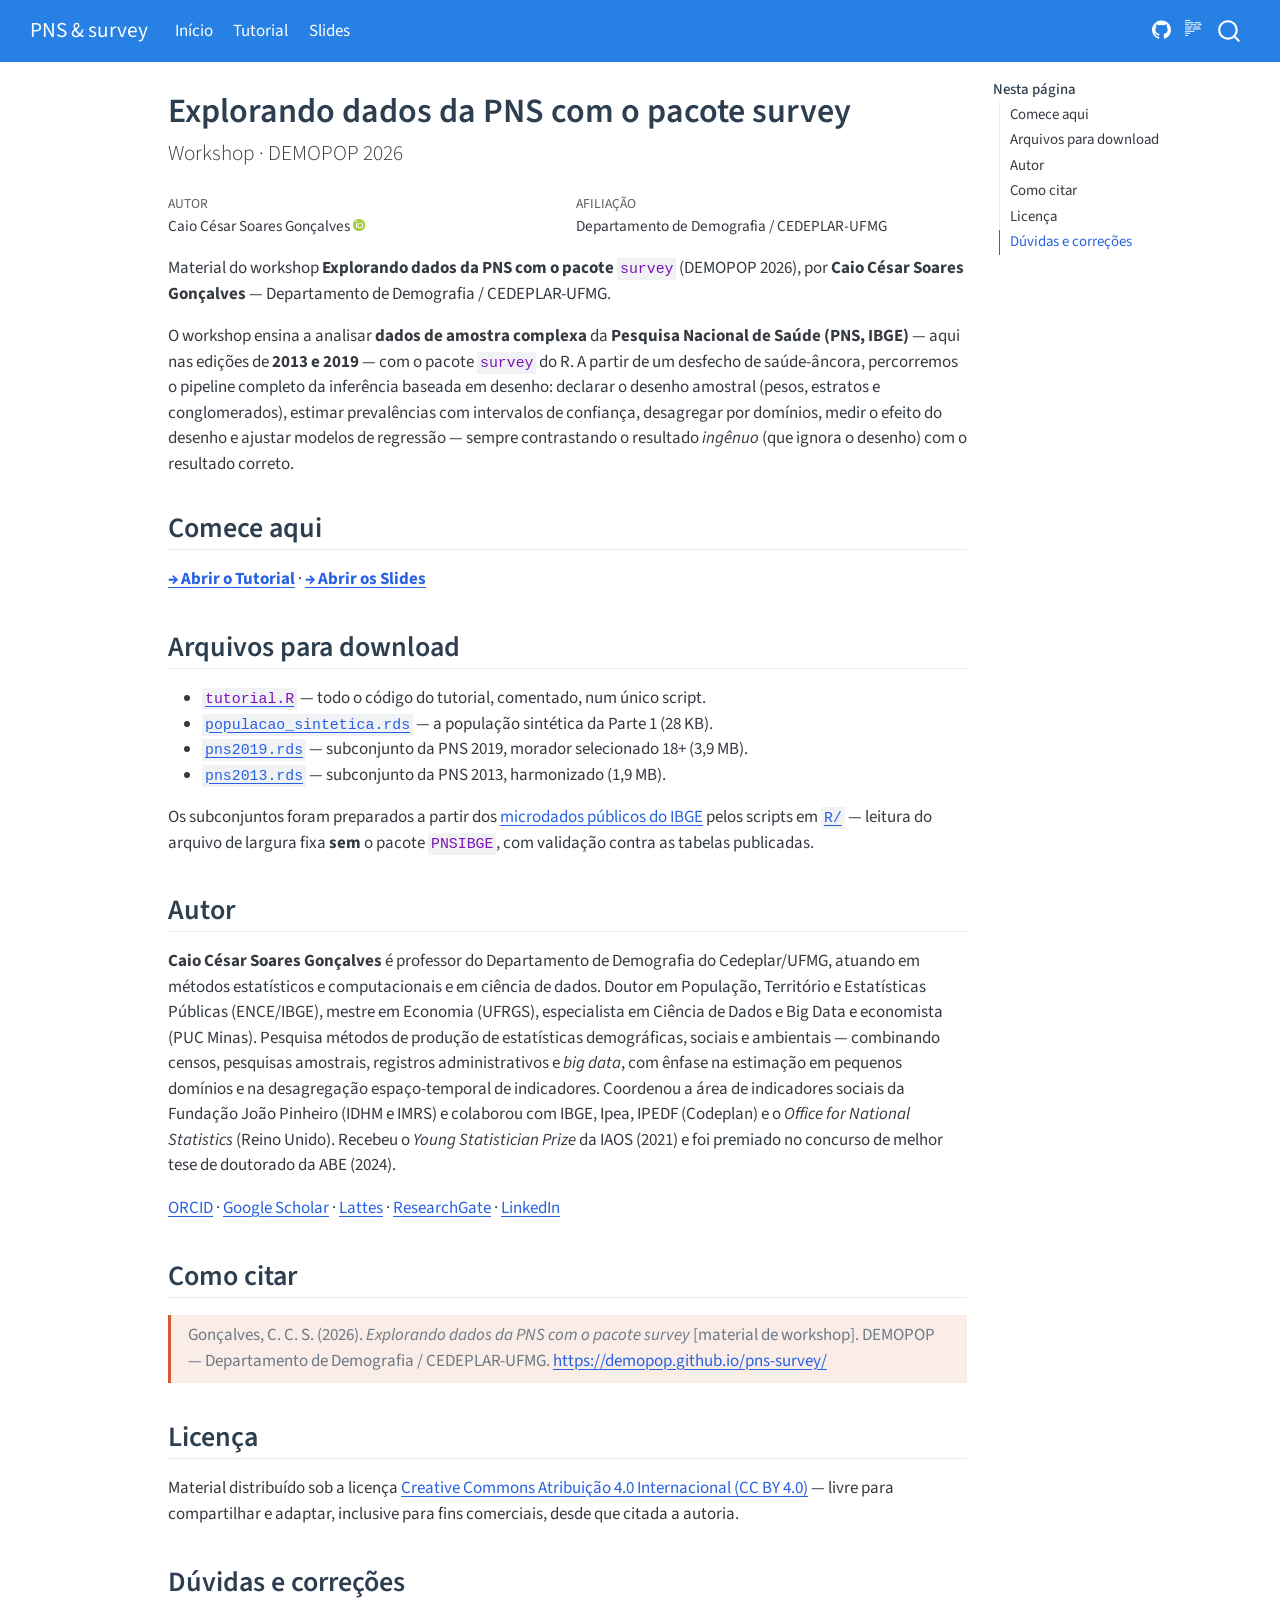
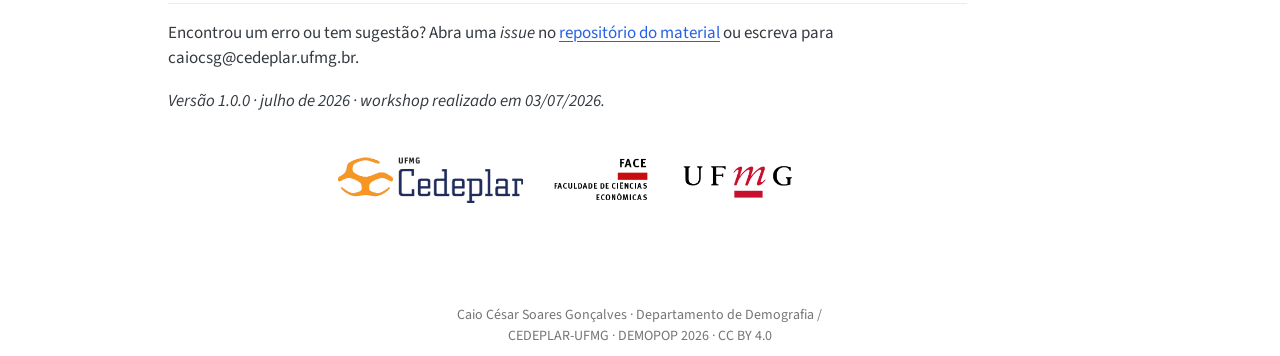
==== index.html @ 8c78d412 "Publicação do site (v1.0.0, robots corrigido)" ====
<!DOCTYPE html>
<html xmlns="http://www.w3.org/1999/xhtml" lang="pt" xml:lang="pt"><head>

<meta charset="utf-8">
<meta name="generator" content="quarto-1.9.36">

<meta name="viewport" content="width=device-width, initial-scale=1.0, user-scalable=yes">

<meta name="author" content="Caio César Soares Gonçalves">

<title>Explorando dados da PNS com o pacote survey – PNS &amp; survey</title>
<style>
/* Default styles provided by pandoc.
** See https://pandoc.org/MANUAL.html#variables-for-html for config info.
*/
code{white-space: pre-wrap;}
span.smallcaps{font-variant: small-caps;}
div.columns{display: flex; gap: min(4vw, 1.5em);}
div.column{flex: auto; overflow-x: auto;}
div.hanging-indent{margin-left: 1.5em; text-indent: -1.5em;}
ul.task-list{list-style: none;}
ul.task-list li input[type="checkbox"] {
  width: 0.8em;
  margin: 0 0.8em 0.2em -1em; /* quarto-specific, see https://github.com/quarto-dev/quarto-cli/issues/4556 */ 
  vertical-align: middle;
}
</style>


<script src="site_libs/quarto-nav/quarto-nav.js"></script>
<script src="site_libs/quarto-nav/headroom.min.js"></script>
<script src="site_libs/clipboard/clipboard.min.js"></script>
<script src="site_libs/quarto-search/autocomplete.umd.js"></script>
<script src="site_libs/quarto-search/fuse.min.js"></script>
<script src="site_libs/quarto-search/quarto-search.js"></script>
<meta name="quarto:offset" content="./">
<script src="site_libs/quarto-html/quarto.js" type="module"></script>
<script src="site_libs/quarto-html/tabsets/tabsets.js" type="module"></script>
<script src="site_libs/quarto-html/popper.min.js"></script>
<script src="site_libs/quarto-html/tippy.umd.min.js"></script>
<script src="site_libs/quarto-html/anchor.min.js"></script>
<link href="site_libs/quarto-html/tippy.css" rel="stylesheet">
<link href="site_libs/quarto-html/quarto-syntax-highlighting-845c23b38eaddc0f92fda52bfe77a8c8.css" rel="stylesheet" id="quarto-text-highlighting-styles">
<script src="site_libs/bootstrap/bootstrap.min.js"></script>
<link href="site_libs/bootstrap/bootstrap-icons.css" rel="stylesheet">
<link href="site_libs/bootstrap/bootstrap-31bdb3c579a5551c2c85c977cd207331.min.css" rel="stylesheet" append-hash="true" id="quarto-bootstrap" data-mode="light">
<script id="quarto-search-options" type="application/json">{
  "location": "navbar",
  "copy-button": false,
  "collapse-after": 3,
  "panel-placement": "end",
  "type": "overlay",
  "limit": 50,
  "keyboard-shortcut": [
    "f",
    "/",
    "s"
  ],
  "show-item-context": false,
  "language": {
    "search-no-results-text": "Nenhum resultado",
    "search-matching-documents-text": "documentos correspondentes",
    "search-copy-link-title": "Copiar link para a busca",
    "search-hide-matches-text": "Esconder correspondências adicionais",
    "search-more-match-text": "mais correspondência neste documento",
    "search-more-matches-text": "mais correspondências neste documento",
    "search-clear-button-title": "Limpar",
    "search-text-placeholder": "",
    "search-detached-cancel-button-title": "Cancelar",
    "search-submit-button-title": "Enviar",
    "search-label": "Procurar"
  }
}</script>


<link rel="stylesheet" href="custom.css">
<meta property="og:title" content="Explorando dados da PNS com o pacote survey – PNS &amp; survey">
<meta property="og:description" content="Workshop · DEMOPOP 2026">
<meta property="og:image" content="https://demopop.github.io/pns-survey/[data-uri]">
<meta property="og:site_name" content="PNS &amp; survey">
<meta name="twitter:title" content="Explorando dados da PNS com o pacote survey – PNS &amp; survey">
<meta name="twitter:description" content="Workshop · DEMOPOP 2026">
<meta name="twitter:image" content="https://demopop.github.io/pns-survey/[data-uri]">
<meta name="twitter:card" content="summary_large_image">
</head>

<body class="nav-fixed quarto-light">

<div id="quarto-search-results"></div>
  <header id="quarto-header" class="headroom fixed-top">
    <nav class="navbar navbar-expand-lg " data-bs-theme="dark">
      <div class="navbar-container container-fluid">
      <div class="navbar-brand-container mx-auto">
    <a class="navbar-brand" href="./index.html">
    <span class="navbar-title">PNS &amp; survey</span>
    </a>
  </div>
            <div id="quarto-search" class="" title="Procurar"></div>
          <button class="navbar-toggler" type="button" data-bs-toggle="collapse" data-bs-target="#navbarCollapse" aria-controls="navbarCollapse" role="menu" aria-expanded="false" aria-label="Alternar de navegação" onclick="if (window.quartoToggleHeadroom) { window.quartoToggleHeadroom(); }">
  <span class="navbar-toggler-icon"></span>
</button>
          <div class="collapse navbar-collapse" id="navbarCollapse">
            <ul class="navbar-nav navbar-nav-scroll me-auto">
  <li class="nav-item">
    <a class="nav-link active" href="./index.html" aria-current="page"> 
<span class="menu-text">Início</span></a>
  </li>  
  <li class="nav-item">
    <a class="nav-link" href="./tutorial.html"> 
<span class="menu-text">Tutorial</span></a>
  </li>  
  <li class="nav-item">
    <a class="nav-link" href="./slides.html"> 
<span class="menu-text">Slides</span></a>
  </li>  
</ul>
            <ul class="navbar-nav navbar-nav-scroll ms-auto">
  <li class="nav-item compact">
    <a class="nav-link" href="https://github.com/DemoPOP/pns-survey"> <i class="bi bi-github" role="img" aria-label="GitHub">
</i> 
<span class="menu-text"></span></a>
  </li>  
</ul>
          </div> <!-- /navcollapse -->
            <div class="quarto-navbar-tools">
  <a href="" class="quarto-reader-toggle quarto-navigation-tool px-1" onclick="window.quartoToggleReader(); return false;" title="Alternar modo de leitor">
  <div class="quarto-reader-toggle-btn">
  <i class="bi"></i>
  </div>
</a>
</div>
      </div> <!-- /container-fluid -->
    </nav>
</header>
<!-- content -->
<div id="quarto-content" class="quarto-container page-columns page-rows-contents page-layout-article page-navbar">
<!-- sidebar -->
<!-- margin-sidebar -->
    <div id="quarto-margin-sidebar" class="sidebar margin-sidebar">
        <nav id="TOC" role="doc-toc" class="toc-active">
    <h2 id="toc-title">Nesta página</h2>
   
  <ul>
  <li><a href="#comece-aqui" id="toc-comece-aqui" class="nav-link active" data-scroll-target="#comece-aqui">Comece aqui</a></li>
  <li><a href="#arquivos-para-download" id="toc-arquivos-para-download" class="nav-link" data-scroll-target="#arquivos-para-download">Arquivos para download</a></li>
  <li><a href="#autor" id="toc-autor" class="nav-link" data-scroll-target="#autor">Autor</a></li>
  <li><a href="#como-citar" id="toc-como-citar" class="nav-link" data-scroll-target="#como-citar">Como citar</a></li>
  <li><a href="#licença" id="toc-licença" class="nav-link" data-scroll-target="#licença">Licença</a></li>
  <li><a href="#dúvidas-e-correções" id="toc-dúvidas-e-correções" class="nav-link" data-scroll-target="#dúvidas-e-correções">Dúvidas e correções</a></li>
  </ul>
</nav>
    </div>
<!-- main -->
<main class="content" id="quarto-document-content">

<header id="title-block-header" class="quarto-title-block default">
<div class="quarto-title">
<h1 class="title">Explorando dados da PNS com o pacote survey</h1>
<p class="subtitle lead">Workshop · DEMOPOP 2026</p>
</div>


<div class="quarto-title-meta-author">
  <div class="quarto-title-meta-heading">Autor</div>
  <div class="quarto-title-meta-heading">Afiliação</div>
  
    <div class="quarto-title-meta-contents">
    <p class="author">Caio César Soares Gonçalves <a href="https://orcid.org/0000-0002-3366-7560" class="quarto-title-author-orcid"> <img src="[data-uri]"></a></p>
  </div>
  <div class="quarto-title-meta-contents">
        <p class="affiliation">
            Departamento de Demografia / CEDEPLAR-UFMG
          </p>
      </div>
  </div>

<div class="quarto-title-meta">

      
  
    
  </div>
  


</header>


<p>Material do workshop <strong>Explorando dados da PNS com o pacote <code>survey</code></strong> (DEMOPOP 2026), por <strong>Caio César Soares Gonçalves</strong> — Departamento de Demografia / CEDEPLAR-UFMG.</p>
<p>O workshop ensina a analisar <strong>dados de amostra complexa</strong> da <strong>Pesquisa Nacional de Saúde (PNS, IBGE)</strong> — aqui nas edições de <strong>2013 e 2019</strong> — com o pacote <strong><code>survey</code></strong> do R. A partir de um desfecho de saúde-âncora, percorremos o pipeline completo da inferência baseada em desenho: declarar o desenho amostral (pesos, estratos e conglomerados), estimar prevalências com intervalos de confiança, desagregar por domínios, medir o efeito do desenho e ajustar modelos de regressão — sempre contrastando o resultado <em>ingênuo</em> (que ignora o desenho) com o resultado correto.</p>
<section id="comece-aqui" class="level2">
<h2 class="anchored" data-anchor-id="comece-aqui">Comece aqui</h2>
<p><a href="./tutorial.html"><strong>→ Abrir o Tutorial</strong></a> · <a href="./slides.html"><strong>→ Abrir os Slides</strong></a></p>
</section>
<section id="arquivos-para-download" class="level2">
<h2 class="anchored" data-anchor-id="arquivos-para-download">Arquivos para download</h2>
<ul>
<li><a href="tutorial.R"><strong><code>tutorial.R</code></strong></a> — todo o código do tutorial, comentado, num único script.</li>
<li><a href="data/populacao_sintetica.rds"><code>populacao_sintetica.rds</code></a> — a população sintética da Parte 1 (28 KB).</li>
<li><a href="data/pns2019.rds"><code>pns2019.rds</code></a> — subconjunto da PNS 2019, morador selecionado 18+ (3,9 MB).</li>
<li><a href="data/pns2013.rds"><code>pns2013.rds</code></a> — subconjunto da PNS 2013, harmonizado (1,9 MB).</li>
</ul>
<p>Os subconjuntos foram preparados a partir dos <a href="https://www.ibge.gov.br/estatisticas/sociais/saude/9160-pesquisa-nacional-de-saude.html">microdados públicos do IBGE</a> pelos scripts em <a href="https://github.com/DemoPOP/pns-survey/tree/main/R"><code>R/</code></a> — leitura do arquivo de largura fixa <strong>sem</strong> o pacote <code>PNSIBGE</code>, com validação contra as tabelas publicadas.</p>
</section>
<section id="autor" class="level2">
<h2 class="anchored" data-anchor-id="autor">Autor</h2>
<p><strong>Caio César Soares Gonçalves</strong> é professor do Departamento de Demografia do Cedeplar/UFMG, atuando em métodos estatísticos e computacionais e em ciência de dados. Doutor em População, Território e Estatísticas Públicas (ENCE/IBGE), mestre em Economia (UFRGS), especialista em Ciência de Dados e Big Data e economista (PUC Minas). Pesquisa métodos de produção de estatísticas demográficas, sociais e ambientais — combinando censos, pesquisas amostrais, registros administrativos e <em>big data</em>, com ênfase na estimação em pequenos domínios e na desagregação espaço-temporal de indicadores. Coordenou a área de indicadores sociais da Fundação João Pinheiro (IDHM e IMRS) e colaborou com IBGE, Ipea, IPEDF (Codeplan) e o <em>Office for National Statistics</em> (Reino Unido). Recebeu o <em>Young Statistician Prize</em> da IAOS (2021) e foi premiado no concurso de melhor tese de doutorado da ABE (2024).</p>
<p><a href="https://orcid.org/0000-0002-3366-7560">ORCID</a> · <a href="https://scholar.google.com/citations?user=_uOyB2AAAAAJ&amp;hl=en">Google Scholar</a> · <a href="http://lattes.cnpq.br/6829577347369187">Lattes</a> · <a href="https://www.researchgate.net/profile/Caio-Cesar-Soares-Goncalves">ResearchGate</a> · <a href="https://www.linkedin.com/in/caiocsg/">LinkedIn</a></p>
</section>
<section id="como-citar" class="level2">
<h2 class="anchored" data-anchor-id="como-citar">Como citar</h2>
<blockquote class="blockquote">
<p>Gonçalves, C. C. S. (2026). <em>Explorando dados da PNS com o pacote survey</em> [material de workshop]. DEMOPOP — Departamento de Demografia / CEDEPLAR-UFMG. <a href="https://demopop.github.io/pns-survey/" class="uri">https://demopop.github.io/pns-survey/</a></p>
</blockquote>
</section>
<section id="licença" class="level2">
<h2 class="anchored" data-anchor-id="licença">Licença</h2>
<p>Material distribuído sob a licença <a href="https://creativecommons.org/licenses/by/4.0/deed.pt-br">Creative Commons Atribuição 4.0 Internacional (CC BY 4.0)</a> — livre para compartilhar e adaptar, inclusive para fins comerciais, desde que citada a autoria.</p>
</section>
<section id="dúvidas-e-correções" class="level2">
<h2 class="anchored" data-anchor-id="dúvidas-e-correções">Dúvidas e correções</h2>
<p>Encontrou um erro ou tem sugestão? Abra uma <em>issue</em> no <a href="https://github.com/DemoPOP/pns-survey">repositório do material</a> ou escreva para caiocsg@cedeplar.ufmg.br.</p>
<p><em>Versão 1.0.0 · julho de 2026 · workshop realizado em 03/07/2026.</em></p>
<p style="text-align:center; margin-top:2.5rem;">
<img src="assets/cedeplar-logo.png" height="46" style="margin:0 14px;"> <img src="assets/log_face.png" height="46" style="margin:0 14px;"> <img src="assets/Logo_UFMG.png" height="46" style="margin:0 14px;">
</p>


</section>

</main> <!-- /main -->
<script id="quarto-html-after-body" type="application/javascript">
  window.document.addEventListener("DOMContentLoaded", function (event) {
    const icon = "";
    const anchorJS = new window.AnchorJS();
    anchorJS.options = {
      placement: 'right',
      icon: icon
    };
    anchorJS.add('.anchored');
    const isCodeAnnotation = (el) => {
      for (const clz of el.classList) {
        if (clz.startsWith('code-annotation-')) {                     
          return true;
        }
      }
      return false;
    }
    const onCopySuccess = function(e) {
      // button target
      const button = e.trigger;
      // don't keep focus
      button.blur();
      // flash "checked"
      button.classList.add('code-copy-button-checked');
      var currentTitle = button.getAttribute("title");
      button.setAttribute("title", "Copiada");
      let tooltip;
      if (window.bootstrap) {
        button.setAttribute("data-bs-toggle", "tooltip");
        button.setAttribute("data-bs-placement", "left");
        button.setAttribute("data-bs-title", "Copiada");
        tooltip = new bootstrap.Tooltip(button, 
          { trigger: "manual", 
            customClass: "code-copy-button-tooltip",
            offset: [0, -8]});
        tooltip.show();    
      }
      setTimeout(function() {
        if (tooltip) {
          tooltip.hide();
          button.removeAttribute("data-bs-title");
          button.removeAttribute("data-bs-toggle");
          button.removeAttribute("data-bs-placement");
        }
        button.setAttribute("title", currentTitle);
        button.classList.remove('code-copy-button-checked');
      }, 1000);
      // clear code selection
      e.clearSelection();
    }
    const getTextToCopy = function(trigger) {
      const outerScaffold = trigger.parentElement.cloneNode(true);
      const codeEl = outerScaffold.querySelector('code');
      for (const childEl of codeEl.children) {
        if (isCodeAnnotation(childEl)) {
          childEl.remove();
        }
      }
      return codeEl.innerText;
    }
    const clipboard = new window.ClipboardJS('.code-copy-button:not([data-in-quarto-modal])', {
      text: getTextToCopy
    });
    clipboard.on('success', onCopySuccess);
    if (window.document.getElementById('quarto-embedded-source-code-modal')) {
      const clipboardModal = new window.ClipboardJS('.code-copy-button[data-in-quarto-modal]', {
        text: getTextToCopy,
        container: window.document.getElementById('quarto-embedded-source-code-modal')
      });
      clipboardModal.on('success', onCopySuccess);
    }
      var localhostRegex = new RegExp(/^(?:http|https):\/\/localhost\:?[0-9]*\//);
      var mailtoRegex = new RegExp(/^mailto:/);
        var filterRegex = new RegExp("https:\/\/demopop\.github\.io\/pns-survey\/");
      var isInternal = (href) => {
          return filterRegex.test(href) || localhostRegex.test(href) || mailtoRegex.test(href);
      }
      // Inspect non-navigation links and adorn them if external
     var links = window.document.querySelectorAll('a[href]:not(.nav-link):not(.navbar-brand):not(.toc-action):not(.sidebar-link):not(.sidebar-item-toggle):not(.pagination-link):not(.no-external):not([aria-hidden]):not(.dropdown-item):not(.quarto-navigation-tool):not(.about-link)');
      for (var i=0; i<links.length; i++) {
        const link = links[i];
        if (!isInternal(link.href)) {
          // undo the damage that might have been done by quarto-nav.js in the case of
          // links that we want to consider external
          if (link.dataset.originalHref !== undefined) {
            link.href = link.dataset.originalHref;
          }
        }
      }
    function tippyHover(el, contentFn, onTriggerFn, onUntriggerFn) {
      const config = {
        allowHTML: true,
        maxWidth: 500,
        delay: 100,
        arrow: false,
        appendTo: function(el) {
            return el.parentElement;
        },
        interactive: true,
        interactiveBorder: 10,
        theme: 'quarto',
        placement: 'bottom-start',
      };
      if (contentFn) {
        config.content = contentFn;
      }
      if (onTriggerFn) {
        config.onTrigger = onTriggerFn;
      }
      if (onUntriggerFn) {
        config.onUntrigger = onUntriggerFn;
      }
      window.tippy(el, config); 
    }
    const noterefs = window.document.querySelectorAll('a[role="doc-noteref"]');
    for (var i=0; i<noterefs.length; i++) {
      const ref = noterefs[i];
      tippyHover(ref, function() {
        // use id or data attribute instead here
        let href = ref.getAttribute('data-footnote-href') || ref.getAttribute('href');
        try { href = new URL(href).hash; } catch {}
        const id = href.replace(/^#\/?/, "");
        const note = window.document.getElementById(id);
        if (note) {
          return note.innerHTML;
        } else {
          return "";
        }
      });
    }
    const xrefs = window.document.querySelectorAll('a.quarto-xref');
    const processXRef = (id, note) => {
      // Strip column container classes
      const stripColumnClz = (el) => {
        el.classList.remove("page-full", "page-columns");
        if (el.children) {
          for (const child of el.children) {
            stripColumnClz(child);
          }
        }
      }
      stripColumnClz(note)
      if (id === null || id.startsWith('sec-')) {
        // Special case sections, only their first couple elements
        const container = document.createElement("div");
        if (note.children && note.children.length > 2) {
          container.appendChild(note.children[0].cloneNode(true));
          for (let i = 1; i < note.children.length; i++) {
            const child = note.children[i];
            if (child.tagName === "P" && child.innerText === "") {
              continue;
            } else {
              container.appendChild(child.cloneNode(true));
              break;
            }
          }
          if (window.Quarto?.typesetMath) {
            window.Quarto.typesetMath(container);
          }
          return container.innerHTML
        } else {
          if (window.Quarto?.typesetMath) {
            window.Quarto.typesetMath(note);
          }
          return note.innerHTML;
        }
      } else {
        // Remove any anchor links if they are present
        const anchorLink = note.querySelector('a.anchorjs-link');
        if (anchorLink) {
          anchorLink.remove();
        }
        if (window.Quarto?.typesetMath) {
          window.Quarto.typesetMath(note);
        }
        if (note.classList.contains("callout")) {
          return note.outerHTML;
        } else {
          return note.innerHTML;
        }
      }
    }
    for (var i=0; i<xrefs.length; i++) {
      const xref = xrefs[i];
      tippyHover(xref, undefined, function(instance) {
        instance.disable();
        let url = xref.getAttribute('href');
        let hash = undefined; 
        if (url.startsWith('#')) {
          hash = url;
        } else {
          try { hash = new URL(url).hash; } catch {}
        }
        if (hash) {
          const id = hash.replace(/^#\/?/, "");
          const note = window.document.getElementById(id);
          if (note !== null) {
            try {
              const html = processXRef(id, note.cloneNode(true));
              instance.setContent(html);
            } finally {
              instance.enable();
              instance.show();
            }
          } else {
            // See if we can fetch this
            fetch(url.split('#')[0])
            .then(res => res.text())
            .then(html => {
              const parser = new DOMParser();
              const htmlDoc = parser.parseFromString(html, "text/html");
              const note = htmlDoc.getElementById(id);
              if (note !== null) {
                const html = processXRef(id, note);
                instance.setContent(html);
              } 
            }).finally(() => {
              instance.enable();
              instance.show();
            });
          }
        } else {
          // See if we can fetch a full url (with no hash to target)
          // This is a special case and we should probably do some content thinning / targeting
          fetch(url)
          .then(res => res.text())
          .then(html => {
            const parser = new DOMParser();
            const htmlDoc = parser.parseFromString(html, "text/html");
            const note = htmlDoc.querySelector('main.content');
            if (note !== null) {
              // This should only happen for chapter cross references
              // (since there is no id in the URL)
              // remove the first header
              if (note.children.length > 0 && note.children[0].tagName === "HEADER") {
                note.children[0].remove();
              }
              const html = processXRef(null, note);
              instance.setContent(html);
            } 
          }).finally(() => {
            instance.enable();
            instance.show();
          });
        }
      }, function(instance) {
      });
    }
        let selectedAnnoteEl;
        const selectorForAnnotation = ( cell, annotation) => {
          let cellAttr = 'data-code-cell="' + cell + '"';
          let lineAttr = 'data-code-annotation="' +  annotation + '"';
          const selector = 'span[' + cellAttr + '][' + lineAttr + ']';
          return selector;
        }
        const selectCodeLines = (annoteEl) => {
          const doc = window.document;
          const targetCell = annoteEl.getAttribute("data-target-cell");
          const targetAnnotation = annoteEl.getAttribute("data-target-annotation");
          const annoteSpan = window.document.querySelector(selectorForAnnotation(targetCell, targetAnnotation));
          const lines = annoteSpan.getAttribute("data-code-lines").split(",");
          const lineIds = lines.map((line) => {
            return targetCell + "-" + line;
          })
          let top = null;
          let height = null;
          let parent = null;
          if (lineIds.length > 0) {
              //compute the position of the single el (top and bottom and make a div)
              const el = window.document.getElementById(lineIds[0]);
              top = el.offsetTop;
              height = el.offsetHeight;
              parent = el.parentElement.parentElement;
            if (lineIds.length > 1) {
              const lastEl = window.document.getElementById(lineIds[lineIds.length - 1]);
              const bottom = lastEl.offsetTop + lastEl.offsetHeight;
              height = bottom - top;
            }
            if (top !== null && height !== null && parent !== null) {
              // cook up a div (if necessary) and position it 
              let div = window.document.getElementById("code-annotation-line-highlight");
              if (div === null) {
                div = window.document.createElement("div");
                div.setAttribute("id", "code-annotation-line-highlight");
                div.style.position = 'absolute';
                parent.appendChild(div);
              }
              div.style.top = top - 2 + "px";
              div.style.height = height + 4 + "px";
              div.style.left = 0;
              let gutterDiv = window.document.getElementById("code-annotation-line-highlight-gutter");
              if (gutterDiv === null) {
                gutterDiv = window.document.createElement("div");
                gutterDiv.setAttribute("id", "code-annotation-line-highlight-gutter");
                gutterDiv.style.position = 'absolute';
                const codeCell = window.document.getElementById(targetCell);
                const gutter = codeCell.querySelector('.code-annotation-gutter');
                gutter.appendChild(gutterDiv);
              }
              gutterDiv.style.top = top - 2 + "px";
              gutterDiv.style.height = height + 4 + "px";
            }
            selectedAnnoteEl = annoteEl;
          }
        };
        const unselectCodeLines = () => {
          const elementsIds = ["code-annotation-line-highlight", "code-annotation-line-highlight-gutter"];
          elementsIds.forEach((elId) => {
            const div = window.document.getElementById(elId);
            if (div) {
              div.remove();
            }
          });
          selectedAnnoteEl = undefined;
        };
          // Handle positioning of the toggle
      window.addEventListener(
        "resize",
        throttle(() => {
          elRect = undefined;
          if (selectedAnnoteEl) {
            selectCodeLines(selectedAnnoteEl);
          }
        }, 10)
      );
      function throttle(fn, ms) {
      let throttle = false;
      let timer;
        return (...args) => {
          if(!throttle) { // first call gets through
              fn.apply(this, args);
              throttle = true;
          } else { // all the others get throttled
              if(timer) clearTimeout(timer); // cancel #2
              timer = setTimeout(() => {
                fn.apply(this, args);
                timer = throttle = false;
              }, ms);
          }
        };
      }
        // Attach click handler to the DT
        const annoteDls = window.document.querySelectorAll('dt[data-target-cell]');
        for (const annoteDlNode of annoteDls) {
          annoteDlNode.addEventListener('click', (event) => {
            const clickedEl = event.target;
            if (clickedEl !== selectedAnnoteEl) {
              unselectCodeLines();
              const activeEl = window.document.querySelector('dt[data-target-cell].code-annotation-active');
              if (activeEl) {
                activeEl.classList.remove('code-annotation-active');
              }
              selectCodeLines(clickedEl);
              clickedEl.classList.add('code-annotation-active');
            } else {
              // Unselect the line
              unselectCodeLines();
              clickedEl.classList.remove('code-annotation-active');
            }
          });
        }
    const findCites = (el) => {
      const parentEl = el.parentElement;
      if (parentEl) {
        const cites = parentEl.dataset.cites;
        if (cites) {
          return {
            el,
            cites: cites.split(' ')
          };
        } else {
          return findCites(el.parentElement)
        }
      } else {
        return undefined;
      }
    };
    var bibliorefs = window.document.querySelectorAll('a[role="doc-biblioref"]');
    for (var i=0; i<bibliorefs.length; i++) {
      const ref = bibliorefs[i];
      const citeInfo = findCites(ref);
      if (citeInfo) {
        tippyHover(citeInfo.el, function() {
          var popup = window.document.createElement('div');
          citeInfo.cites.forEach(function(cite) {
            var citeDiv = window.document.createElement('div');
            citeDiv.classList.add('hanging-indent');
            citeDiv.classList.add('csl-entry');
            var biblioDiv = window.document.getElementById('ref-' + cite);
            if (biblioDiv) {
              citeDiv.innerHTML = biblioDiv.innerHTML;
            }
            popup.appendChild(citeDiv);
          });
          return popup.innerHTML;
        });
      }
    }
  });
  </script>
</div> <!-- /content -->
<footer class="footer">
  <div class="nav-footer">
    <div class="nav-footer-left">
      &nbsp;
    </div>   
    <div class="nav-footer-center">
<p>Caio César Soares Gonçalves · Departamento de Demografia / CEDEPLAR-UFMG · DEMOPOP 2026 · CC BY 4.0</p>
</div>
    <div class="nav-footer-right">
      &nbsp;
    </div>
  </div>
</footer>




</body></html>
---- site_libs/quarto-html/tippy.css ----
.tippy-box[data-animation=fade][data-state=hidden]{opacity:0}[data-tippy-root]{max-width:calc(100vw - 10px)}.tippy-box{position:relative;background-color:#333;color:#fff;border-radius:4px;font-size:14px;line-height:1.4;white-space:normal;outline:0;transition-property:transform,visibility,opacity}.tippy-box[data-placement^=top]>.tippy-arrow{bottom:0}.tippy-box[data-placement^=top]>.tippy-arrow:before{bottom:-7px;left:0;border-width:8px 8px 0;border-top-color:initial;transform-origin:center top}.tippy-box[data-placement^=bottom]>.tippy-arrow{top:0}.tippy-box[data-placement^=bottom]>.tippy-arrow:before{top:-7px;left:0;border-width:0 8px 8px;border-bottom-color:initial;transform-origin:center bottom}.tippy-box[data-placement^=left]>.tippy-arrow{right:0}.tippy-box[data-placement^=left]>.tippy-arrow:before{border-width:8px 0 8px 8px;border-left-color:initial;right:-7px;transform-origin:center left}.tippy-box[data-placement^=right]>.tippy-arrow{left:0}.tippy-box[data-placement^=right]>.tippy-arrow:before{left:-7px;border-width:8px 8px 8px 0;border-right-color:initial;transform-origin:center right}.tippy-box[data-inertia][data-state=visible]{transition-timing-function:cubic-bezier(.54,1.5,.38,1.11)}.tippy-arrow{width:16px;height:16px;color:#333}.tippy-arrow:before{content:"";position:absolute;border-color:transparent;border-style:solid}.tippy-content{position:relative;padding:5px 9px;z-index:1}
---- site_libs/quarto-html/quarto-syntax-highlighting-845c23b38eaddc0f92fda52bfe77a8c8.css ----
/* quarto syntax highlight colors */
:root {
  --quarto-hl-ot-color: #003B4F;
  --quarto-hl-at-color: #657422;
  --quarto-hl-ss-color: #20794D;
  --quarto-hl-an-color: #5E5E5E;
  --quarto-hl-fu-color: #4758AB;
  --quarto-hl-st-color: #20794D;
  --quarto-hl-cf-color: #003B4F;
  --quarto-hl-op-color: #5E5E5E;
  --quarto-hl-er-color: #AD0000;
  --quarto-hl-bn-color: #AD0000;
  --quarto-hl-al-color: #AD0000;
  --quarto-hl-va-color: #111111;
  --quarto-hl-bu-color: inherit;
  --quarto-hl-ex-color: inherit;
  --quarto-hl-pp-color: #AD0000;
  --quarto-hl-in-color: #5E5E5E;
  --quarto-hl-vs-color: #20794D;
  --quarto-hl-wa-color: #5E5E5E;
  --quarto-hl-do-color: #5E5E5E;
  --quarto-hl-im-color: #00769E;
  --quarto-hl-ch-color: #20794D;
  --quarto-hl-dt-color: #AD0000;
  --quarto-hl-fl-color: #AD0000;
  --quarto-hl-co-color: #5E5E5E;
  --quarto-hl-cv-color: #5E5E5E;
  --quarto-hl-cn-color: #8f5902;
  --quarto-hl-sc-color: #5E5E5E;
  --quarto-hl-dv-color: #AD0000;
  --quarto-hl-kw-color: #003B4F;
}

/* other quarto variables */
:root {
  --quarto-font-monospace: SFMono-Regular, Menlo, Monaco, Consolas, "Liberation Mono", "Courier New", monospace;
}

/* syntax highlight based on Pandoc's rules */
pre > code.sourceCode > span {
  color: #003B4F;
}

code.sourceCode > span {
  color: #003B4F;
}

div.sourceCode,
div.sourceCode pre.sourceCode {
  color: #003B4F;
}

/* Normal */
code span {
  color: #003B4F;
}

/* Alert */
code span.al {
  color: #AD0000;
  font-style: inherit;
}

/* Annotation */
code span.an {
  color: #5E5E5E;
  font-style: inherit;
}

/* Attribute */
code span.at {
  color: #657422;
  font-style: inherit;
}

/* BaseN */
code span.bn {
  color: #AD0000;
  font-style: inherit;
}

/* BuiltIn */
code span.bu {
  font-style: inherit;
}

/* ControlFlow */
code span.cf {
  color: #003B4F;
  font-weight: bold;
  font-style: inherit;
}

/* Char */
code span.ch {
  color: #20794D;
  font-style: inherit;
}

/* Constant */
code span.cn {
  color: #8f5902;
  font-style: inherit;
}

/* Comment */
code span.co {
  color: #5E5E5E;
  font-style: inherit;
}

/* CommentVar */
code span.cv {
  color: #5E5E5E;
  font-style: italic;
}

/* Documentation */
code span.do {
  color: #5E5E5E;
  font-style: italic;
}

/* DataType */
code span.dt {
  color: #AD0000;
  font-style: inherit;
}

/* DecVal */
code span.dv {
  color: #AD0000;
  font-style: inherit;
}

/* Error */
code span.er {
  color: #AD0000;
  font-style: inherit;
}

/* Extension */
code span.ex {
  font-style: inherit;
}

/* Float */
code span.fl {
  color: #AD0000;
  font-style: inherit;
}

/* Function */
code span.fu {
  color: #4758AB;
  font-style: inherit;
}

/* Import */
code span.im {
  color: #00769E;
  font-style: inherit;
}

/* Information */
code span.in {
  color: #5E5E5E;
  font-style: inherit;
}

/* Keyword */
code span.kw {
  color: #003B4F;
  font-weight: bold;
  font-style: inherit;
}

/* Operator */
code span.op {
  color: #5E5E5E;
  font-style: inherit;
}

/* Other */
code span.ot {
  color: #003B4F;
  font-style: inherit;
}

/* Preprocessor */
code span.pp {
  color: #AD0000;
  font-style: inherit;
}

/* SpecialChar */
code span.sc {
  color: #5E5E5E;
  font-style: inherit;
}

/* SpecialString */
code span.ss {
  color: #20794D;
  font-style: inherit;
}

/* String */
code span.st {
  color: #20794D;
  font-style: inherit;
}

/* Variable */
code span.va {
  color: #111111;
  font-style: inherit;
}

/* VerbatimString */
code span.vs {
  color: #20794D;
  font-style: inherit;
}

/* Warning */
code span.wa {
  color: #5E5E5E;
  font-style: italic;
}

.prevent-inlining {
  content: "</";
}

/*# sourceMappingURL=ac89f0bb514bba72461919f78549e31c.css.map */
---- custom.css ----
h1,
h2,
h3 {
  color: #2c3e50;
}

h2 {
  border-bottom: 1px solid rgba(0, 0, 0, 0.08);
  padding-bottom: 0.2rem;
  margin-top: 2.2rem;
}

div.sourceCode {
  border-left: 3px solid #1d6e56;
}

blockquote {
  border-left: 3px solid #d85a30;
  background: #faece7;
  padding: 0.5rem 0.9rem;
  color: #4a1b0c;
}

/* Leitura dos resultados: parágrafo que interpreta a saída de um bloco de código */
.leitura {
  border-left: 3px solid #2980b9;
  background: #eef4fa;
  padding: 0.55rem 0.95rem;
  margin: 0.6rem 0 1.6rem;
  font-size: 0.96em;
}
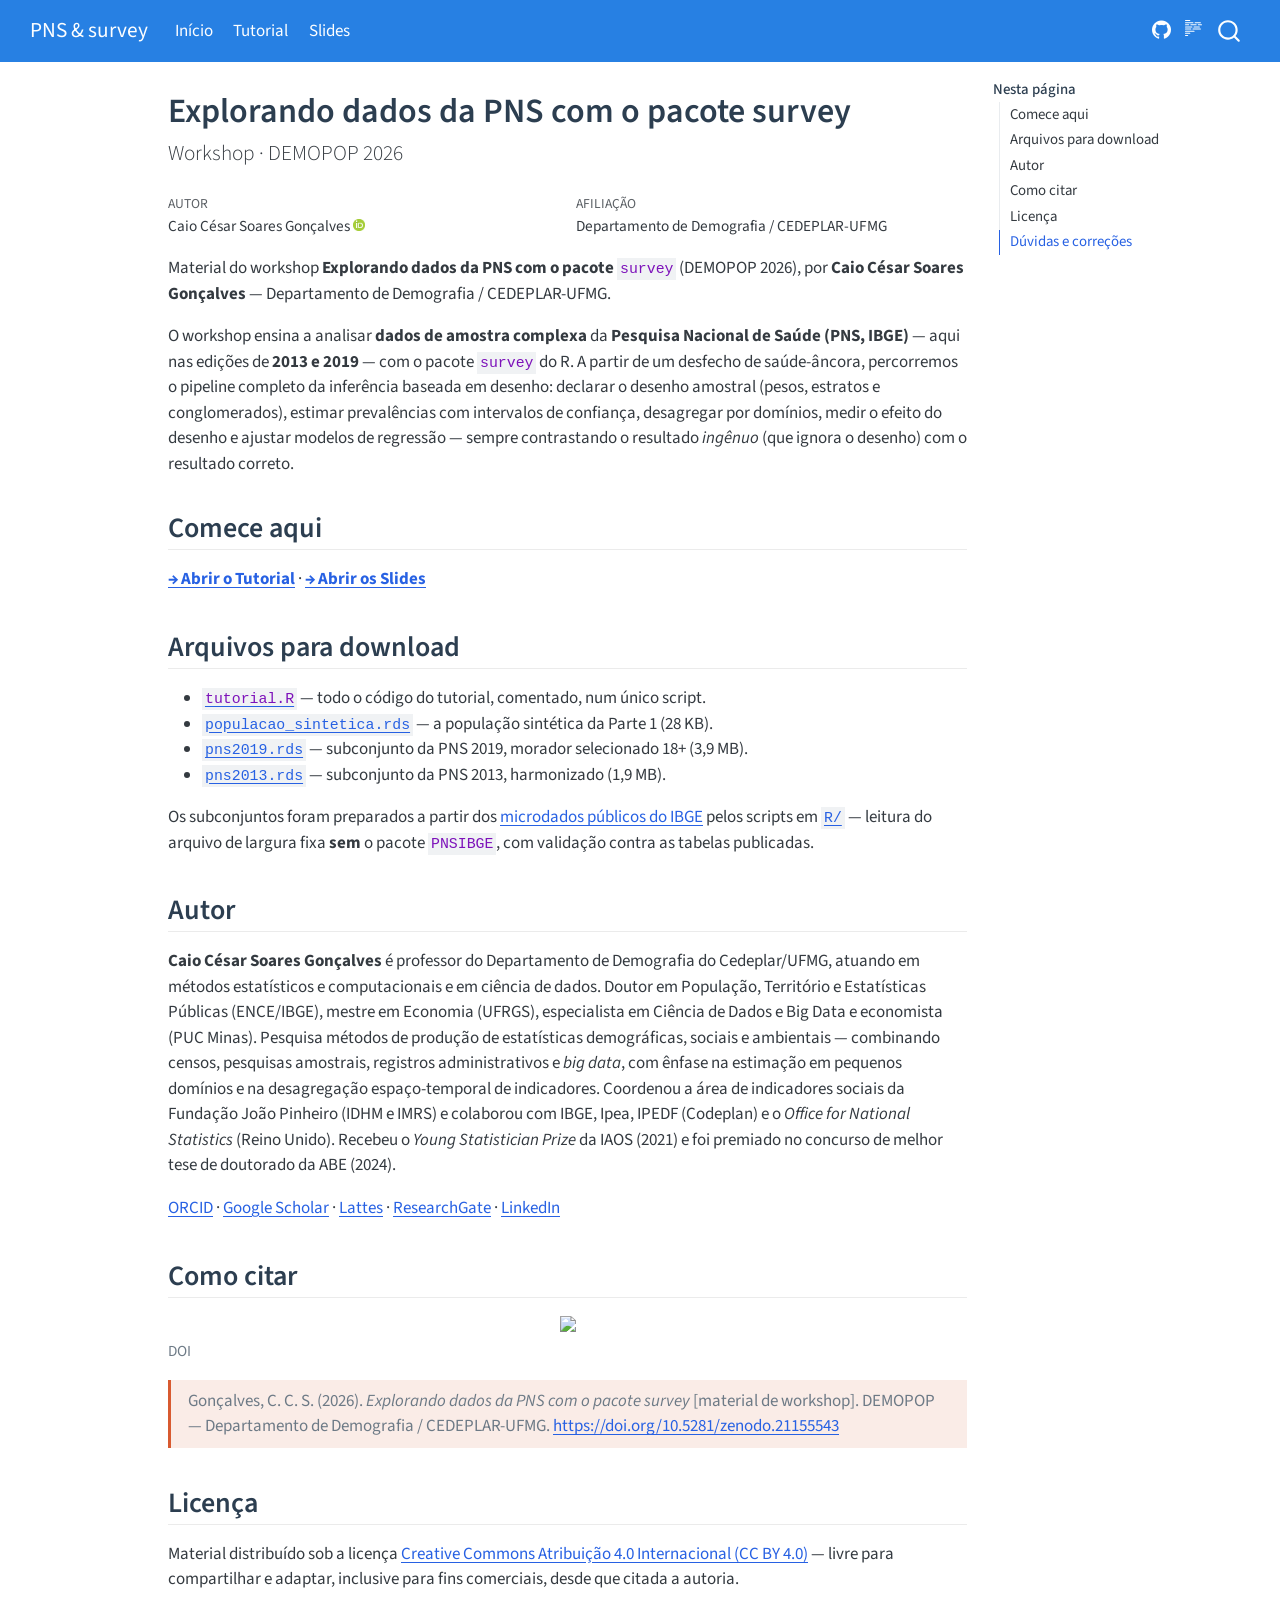
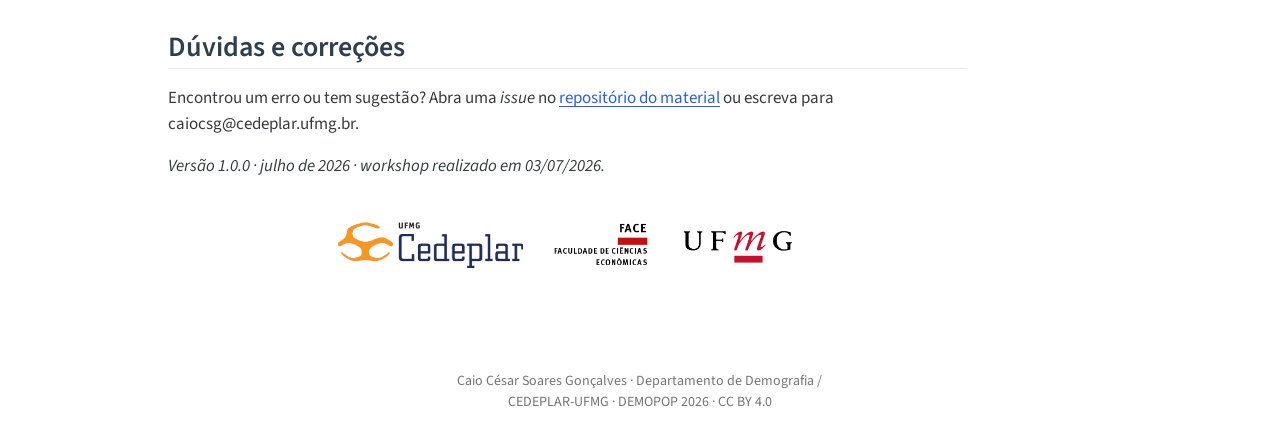
==== commit 06e2fb19: "Built site for gh-pages" ====
--- a/index.html
+++ b/index.html
@@ -2,7 +2,7 @@
 <html xmlns="http://www.w3.org/1999/xhtml" lang="pt" xml:lang="pt"><head>
 
 <meta charset="utf-8">
-<meta name="generator" content="quarto-1.9.36">
+<meta name="generator" content="quarto-1.9.38">
 
 <meta name="viewport" content="width=device-width, initial-scale=1.0, user-scalable=yes">
 
@@ -40,10 +40,10 @@
 <script src="site_libs/quarto-html/tippy.umd.min.js"></script>
 <script src="site_libs/quarto-html/anchor.min.js"></script>
 <link href="site_libs/quarto-html/tippy.css" rel="stylesheet">
-<link href="site_libs/quarto-html/quarto-syntax-highlighting-845c23b38eaddc0f92fda52bfe77a8c8.css" rel="stylesheet" id="quarto-text-highlighting-styles">
+<link href="site_libs/quarto-html/quarto-syntax-highlighting-15634bcf2e68342d4ad2dfa704d543f6.css" rel="stylesheet" id="quarto-text-highlighting-styles">
 <script src="site_libs/bootstrap/bootstrap.min.js"></script>
 <link href="site_libs/bootstrap/bootstrap-icons.css" rel="stylesheet">
-<link href="site_libs/bootstrap/bootstrap-31bdb3c579a5551c2c85c977cd207331.min.css" rel="stylesheet" append-hash="true" id="quarto-bootstrap" data-mode="light">
+<link href="site_libs/bootstrap/bootstrap-e16872440047994247dd28c82fe9c6b4.min.css" rel="stylesheet" append-hash="true" id="quarto-bootstrap" data-mode="light">
 <script id="quarto-search-options" type="application/json">{
   "location": "navbar",
   "copy-button": false,
@@ -209,8 +209,14 @@
 </section>
 <section id="como-citar" class="level2">
 <h2 class="anchored" data-anchor-id="como-citar">Como citar</h2>
+<div class="quarto-figure quarto-figure-center">
+<figure class="figure">
+<p><a href="https://doi.org/10.5281/zenodo.21155543"><img src="https://zenodo.org/badge/DOI/10.5281/zenodo.21155543.svg" class="img-fluid figure-img"></a></p>
+<figcaption>DOI</figcaption>
+</figure>
+</div>
 <blockquote class="blockquote">
-<p>Gonçalves, C. C. S. (2026). <em>Explorando dados da PNS com o pacote survey</em> [material de workshop]. DEMOPOP — Departamento de Demografia / CEDEPLAR-UFMG. <a href="https://demopop.github.io/pns-survey/" class="uri">https://demopop.github.io/pns-survey/</a></p>
+<p>Gonçalves, C. C. S. (2026). <em>Explorando dados da PNS com o pacote survey</em> [material de workshop]. DEMOPOP — Departamento de Demografia / CEDEPLAR-UFMG. <a href="https://doi.org/10.5281/zenodo.21155543" class="uri">https://doi.org/10.5281/zenodo.21155543</a></p>
 </blockquote>
 </section>
 <section id="licença" class="level2">
--- a/site_libs/quarto-html/quarto-syntax-highlighting-15634bcf2e68342d4ad2dfa704d543f6.css
+++ b/site_libs/quarto-html/quarto-syntax-highlighting-15634bcf2e68342d4ad2dfa704d543f6.css
@@ -0,0 +1,236 @@
+/* quarto syntax highlight colors */
+:root {
+  --quarto-hl-ot-color: #003B4F;
+  --quarto-hl-at-color: #657422;
+  --quarto-hl-ss-color: #20794D;
+  --quarto-hl-an-color: #5E5E5E;
+  --quarto-hl-fu-color: #4758AB;
+  --quarto-hl-st-color: #20794D;
+  --quarto-hl-cf-color: #003B4F;
+  --quarto-hl-op-color: #5E5E5E;
+  --quarto-hl-er-color: #AD0000;
+  --quarto-hl-bn-color: #AD0000;
+  --quarto-hl-al-color: #AD0000;
+  --quarto-hl-va-color: #111111;
+  --quarto-hl-bu-color: inherit;
+  --quarto-hl-ex-color: inherit;
+  --quarto-hl-pp-color: #AD0000;
+  --quarto-hl-in-color: #5E5E5E;
+  --quarto-hl-vs-color: #20794D;
+  --quarto-hl-wa-color: #5E5E5E;
+  --quarto-hl-do-color: #5E5E5E;
+  --quarto-hl-im-color: #00769E;
+  --quarto-hl-ch-color: #20794D;
+  --quarto-hl-dt-color: #AD0000;
+  --quarto-hl-fl-color: #AD0000;
+  --quarto-hl-co-color: #5E5E5E;
+  --quarto-hl-cv-color: #5E5E5E;
+  --quarto-hl-cn-color: #8f5902;
+  --quarto-hl-sc-color: #5E5E5E;
+  --quarto-hl-dv-color: #AD0000;
+  --quarto-hl-kw-color: #003B4F;
+}
+
+/* other quarto variables */
+:root {
+  --quarto-font-monospace: SFMono-Regular, Menlo, Monaco, Consolas, "Liberation Mono", "Courier New", monospace;
+}
+
+/* syntax highlight based on Pandoc's rules */
+pre > code.sourceCode > span {
+  color: #003B4F;
+}
+
+code.sourceCode > span {
+  color: #003B4F;
+}
+
+div.sourceCode,
+div.sourceCode pre.sourceCode {
+  color: #003B4F;
+}
+
+/* Normal */
+code span {
+  color: #003B4F;
+}
+
+/* Alert */
+code span.al {
+  color: #AD0000;
+  font-style: inherit;
+}
+
+/* Annotation */
+code span.an {
+  color: #5E5E5E;
+  font-style: inherit;
+}
+
+/* Attribute */
+code span.at {
+  color: #657422;
+  font-style: inherit;
+}
+
+/* BaseN */
+code span.bn {
+  color: #AD0000;
+  font-style: inherit;
+}
+
+/* BuiltIn */
+code span.bu {
+  font-style: inherit;
+}
+
+/* ControlFlow */
+code span.cf {
+  color: #003B4F;
+  font-weight: bold;
+  font-style: inherit;
+}
+
+/* Char */
+code span.ch {
+  color: #20794D;
+  font-style: inherit;
+}
+
+/* Constant */
+code span.cn {
+  color: #8f5902;
+  font-style: inherit;
+}
+
+/* Comment */
+code span.co {
+  color: #5E5E5E;
+  font-style: inherit;
+}
+
+/* CommentVar */
+code span.cv {
+  color: #5E5E5E;
+  font-style: italic;
+}
+
+/* Documentation */
+code span.do {
+  color: #5E5E5E;
+  font-style: italic;
+}
+
+/* DataType */
+code span.dt {
+  color: #AD0000;
+  font-style: inherit;
+}
+
+/* DecVal */
+code span.dv {
+  color: #AD0000;
+  font-style: inherit;
+}
+
+/* Error */
+code span.er {
+  color: #AD0000;
+  font-style: inherit;
+}
+
+/* Extension */
+code span.ex {
+  font-style: inherit;
+}
+
+/* Float */
+code span.fl {
+  color: #AD0000;
+  font-style: inherit;
+}
+
+/* Function */
+code span.fu {
+  color: #4758AB;
+  font-style: inherit;
+}
+
+/* Import */
+code span.im {
+  color: #00769E;
+  font-style: inherit;
+}
+
+/* Information */
+code span.in {
+  color: #5E5E5E;
+  font-style: inherit;
+}
+
+/* Keyword */
+code span.kw {
+  color: #003B4F;
+  font-weight: bold;
+  font-style: inherit;
+}
+
+/* Operator */
+code span.op {
+  color: #5E5E5E;
+  font-style: inherit;
+}
+
+/* Other */
+code span.ot {
+  color: #003B4F;
+  font-style: inherit;
+}
+
+/* Preprocessor */
+code span.pp {
+  color: #AD0000;
+  font-style: inherit;
+}
+
+/* SpecialChar */
+code span.sc {
+  color: #5E5E5E;
+  font-style: inherit;
+}
+
+/* SpecialString */
+code span.ss {
+  color: #20794D;
+  font-style: inherit;
+}
+
+/* String */
+code span.st {
+  color: #20794D;
+  font-style: inherit;
+}
+
+/* Variable */
+code span.va {
+  color: #111111;
+  font-style: inherit;
+}
+
+/* VerbatimString */
+code span.vs {
+  color: #20794D;
+  font-style: inherit;
+}
+
+/* Warning */
+code span.wa {
+  color: #5E5E5E;
+  font-style: italic;
+}
+
+.prevent-inlining {
+  content: "</";
+}
+
+/*# sourceMappingURL=f23921c56f73e400b49028c9186a1aa0.css.map */
